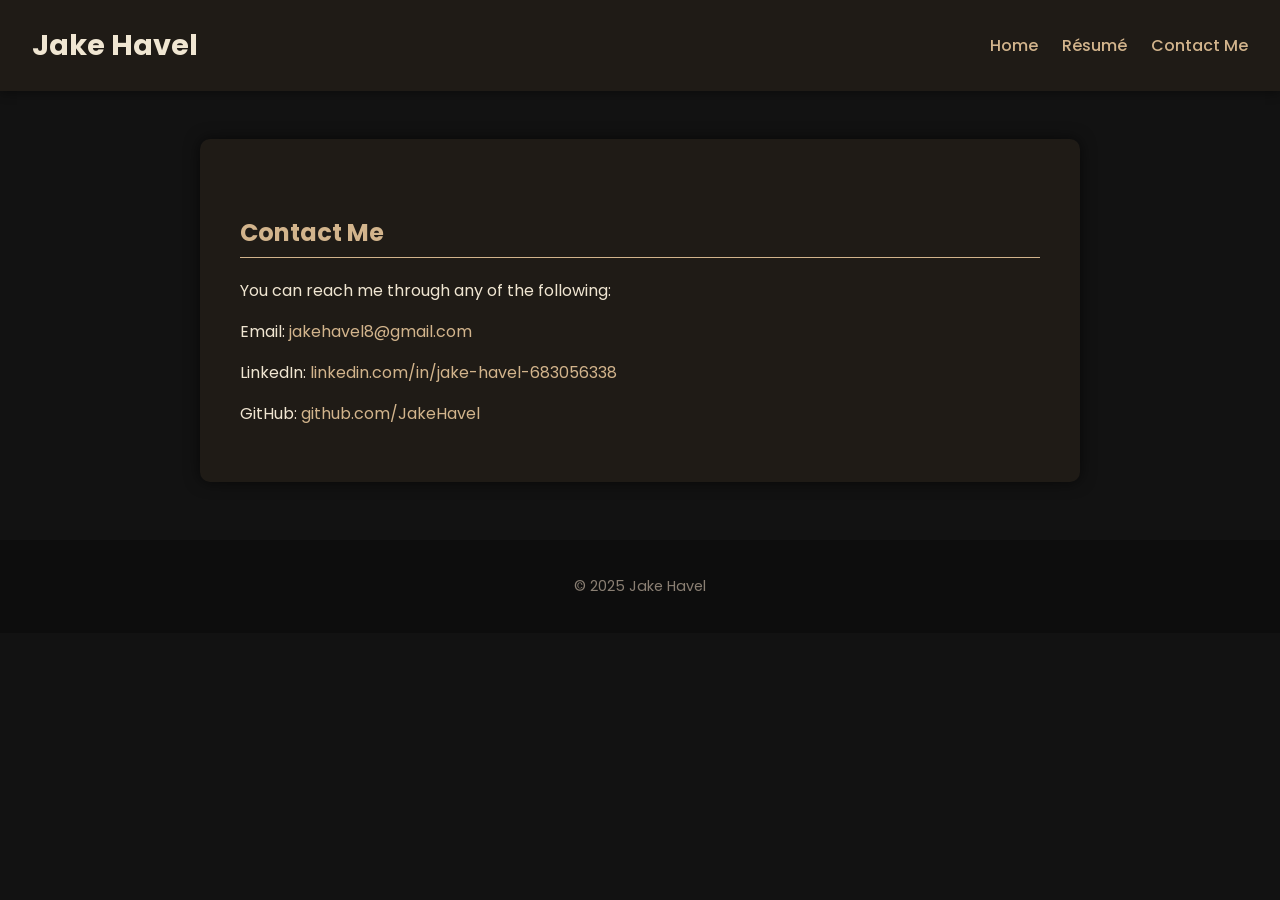
==== contact.html @ 1fefdfa4 "pages done" ====
<!DOCTYPE html>
<html lang="en">
<head>
  <meta charset="UTF-8">
  <meta name="viewport" content="width=device-width, initial-scale=1.0">
  <title>Contact | Jake Havel</title>
  <link rel="stylesheet" href="style.css">
</head>
<body>
  <header>
    <h1>Jake Havel</h1>
    <nav>
      <a href="index.html">Home</a>
      <a href="resume.html">Résumé</a>
      <a href="contact.html">Contact Me</a>
    </nav>
  </header>

  <main>
    <h2>Contact Me</h2>
    <p>You can reach me through any of the following:</p>
    <p>Email: <a href="mailto:jakehavel8@gmail.com">jakehavel8@gmail.com</a></p>
    <p>LinkedIn: <a href="https://www.linkedin.com/in/jake-havel-683056338/">linkedin.com/in/jake-havel-683056338</a></p>
    <p>GitHub: <a href="https://github.com/JakeHavel">github.com/JakeHavel</a></p>
  </main>

  <footer>
    <p>© 2025 Jake Havel</p>
  </footer>
</body>
</html>
---- style.css ----
/* ===== Global Styles ===== */
@import url('https://fonts.googleapis.com/css2?family=Poppins:wght@300;500;700&display=swap');

body {
  font-family: 'Poppins', sans-serif;
  background-color: #121212; /* deep black */
  color: #f0e6d2;            /* light beige text */
  margin: 0;
  padding: 0;
}

/* ===== Header & Navigation ===== */
header {
  background-color: #1f1b16; /* dark brown-black */
  color: #f0e6d2;
  padding: 1.5em 2em;
  display: flex;
  justify-content: space-between;
  align-items: center;
  flex-wrap: wrap;
  box-shadow: 0 2px 10px rgba(0, 0, 0, 0.4);
}

header h1 {
  margin: 0;
  font-weight: 700;
  font-size: 1.8em;
}

nav a {
  color: #d2b48c; /* tan accent */
  text-decoration: none;
  margin-left: 20px;
  font-weight: 500;
  transition: color 0.3s, border-bottom 0.3s;
}

nav a:hover {
  color: #f0e6d2;
  border-bottom: 2px solid #d2b48c;
}

/* ===== Main Content ===== */
main {
  max-width: 800px;
  margin: 3em auto;
  background: #1f1b16;
  padding: 2.5em;
  border-radius: 10px;
  box-shadow: 0 0 15px rgba(0, 0, 0, 0.6);
}

img {
  display: block;
  margin: 0 auto 1.5em;
  border-radius: 50%;
  width: 160px;
  height: 160px;
  object-fit: cover;
  border: 3px solid #d2b48c;
}

h2 {
  color: #d2b48c;
  border-bottom: 1px solid #d2b48c;
  padding-bottom: 0.3em;
  margin-top: 1.5em;
}

a {
  color: #d2b48c;
  text-decoration: none;
}

a:hover {
  text-decoration: underline;
}

/* ===== Footer ===== */
footer {
  text-align: center;
  padding: 1.5em;
  color: #8a7f73;
  font-size: 0.9em;
  background-color: #0d0d0d;
  margin-top: 4em;
}

/* ===== Responsive Design ===== */
@media (max-width: 600px) {
  header {
    flex-direction: column;
    text-align: center;
  }

  nav a {
    margin: 10px;
    display: inline-block;
  }

  main {
    margin: 2em 1em;
    padding: 2em;
  }
}
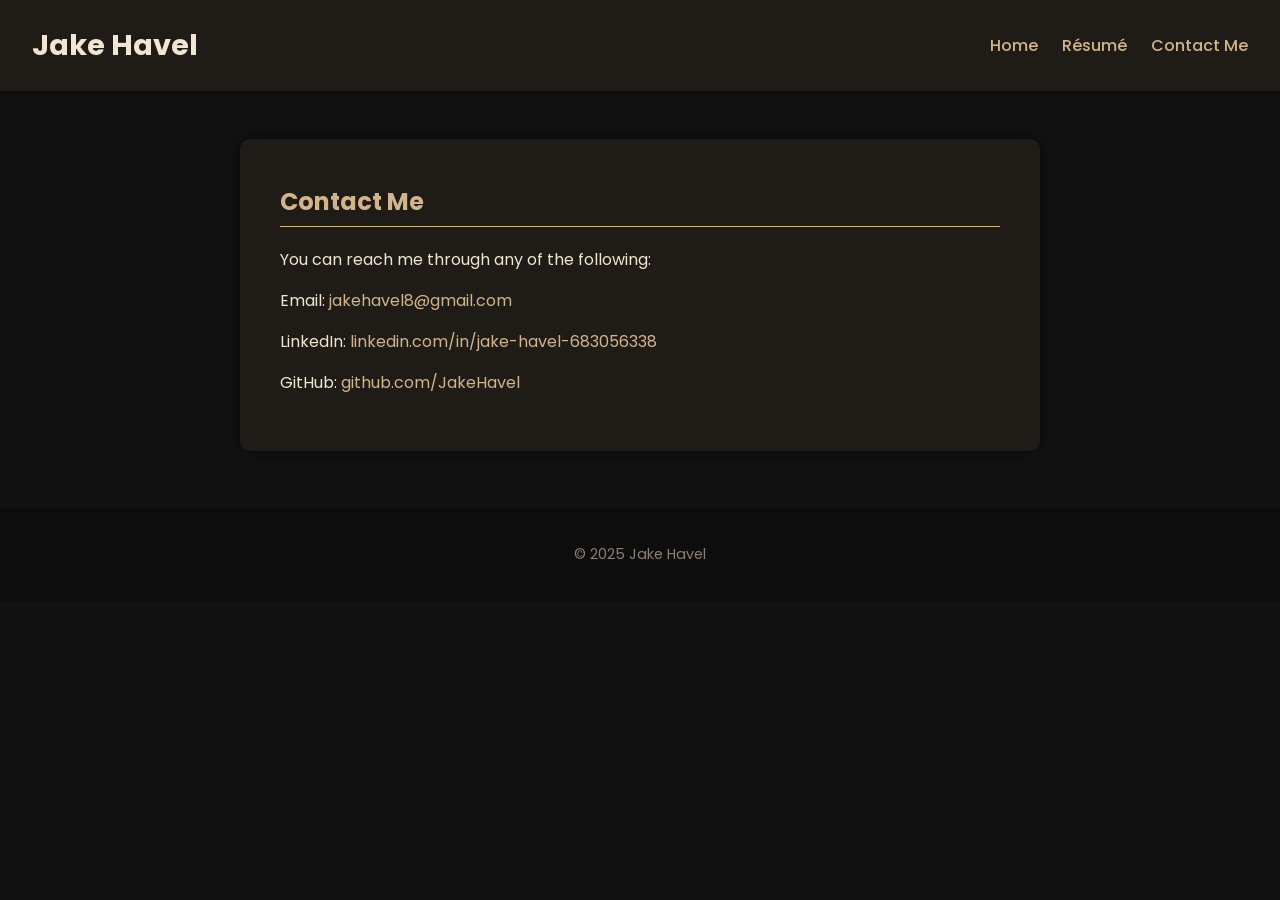
==== commit c9d5d5c5: "hopefully fixed resume" ====
--- a/contact.html
+++ b/contact.html
@@ -8,13 +8,13 @@
 </head>
 <body>
   <header>
-    <h1>Jake Havel</h1>
-    <nav>
-      <a href="index.html">Home</a>
-      <a href="resume.html">Résumé</a>
-      <a href="contact.html">Contact Me</a>
-    </nav>
-  </header>
+  <a href="index.html" class="brand">Jake Havel</a>
+  <nav>
+    <a href="index.html">Home</a>
+    <a href="resume.html">Résumé</a>
+    <a href="contact.html">Contact Me</a>
+  </nav>
+</header>
 
   <main>
     <h2>Contact Me</h2>
--- a/style.css
+++ b/style.css
@@ -1,34 +1,45 @@
 /* ===== Global Styles ===== */
 @import url('https://fonts.googleapis.com/css2?family=Poppins:wght@300;500;700&display=swap');
 
+:root{
+  --bg:#121212;         /* deep black */
+  --panel:#1f1b16;      /* dark brown-black */
+  --text:#f0e6d2;       /* light beige */
+  --accent:#d2b48c;     /* tan/brown */
+  --muted:#8a7f73;
+}
+
+*{ box-sizing:border-box; }
+
 body {
   font-family: 'Poppins', sans-serif;
-  background-color: #121212; /* deep black */
-  color: #f0e6d2;            /* light beige text */
+  background-color: var(--bg);
+  color: var(--text);
   margin: 0;
   padding: 0;
 }
 
 /* ===== Header & Navigation ===== */
 header {
-  background-color: #1f1b16; /* dark brown-black */
-  color: #f0e6d2;
+  background-color: var(--panel);
+  color: var(--text);
   padding: 1.5em 2em;
   display: flex;
   justify-content: space-between;
   align-items: center;
   flex-wrap: wrap;
-  box-shadow: 0 2px 10px rgba(0, 0, 0, 0.4);
+  box-shadow: 0 2px 10px rgba(0,0,0,0.4);
 }
 
-header h1 {
-  margin: 0;
+.brand {
+  color: var(--text);
+  text-decoration: none;
   font-weight: 700;
   font-size: 1.8em;
 }
 
 nav a {
-  color: #d2b48c; /* tan accent */
+  color: var(--accent);
   text-decoration: none;
   margin-left: 20px;
   font-weight: 500;
@@ -36,70 +47,103 @@
 }
 
 nav a:hover {
-  color: #f0e6d2;
-  border-bottom: 2px solid #d2b48c;
+  color: var(--text);
+  border-bottom: 2px solid var(--accent);
 }
 
 /* ===== Main Content ===== */
 main {
   max-width: 800px;
   margin: 3em auto;
-  background: #1f1b16;
+  background: var(--panel);
   padding: 2.5em;
   border-radius: 10px;
-  box-shadow: 0 0 15px rgba(0, 0, 0, 0.6);
+  box-shadow: 0 0 15px rgba(0,0,0,0.6);
 }
 
-img {
-  display: block;
-  margin: 0 auto 1.5em;
-  border-radius: 50%;
-  width: 160px;
-  height: 160px;
-  object-fit: cover;
-  border: 3px solid #d2b48c;
+main.wide {
+  max-width: 1100px;  /* wider just for resume page */
 }
 
 h2 {
-  color: #d2b48c;
-  border-bottom: 1px solid #d2b48c;
+  color: var(--accent);
+  border-bottom: 1px solid var(--accent);
   padding-bottom: 0.3em;
-  margin-top: 1.5em;
+  margin-top: 0.2em;
 }
 
-a {
-  color: #d2b48c;
+a { color: var(--accent); text-decoration: none; }
+a:hover { text-decoration: underline; }
+
+.center { text-align:center; }
+.mt { margin-top: 1.5em; }
+
+/* ===== Button ===== */
+.button {
+  display: inline-block;
+  background-color: var(--accent);
+  color: var(--bg);
+  padding: 12px 20px;
+  border-radius: 8px;
+  font-weight: 700;
   text-decoration: none;
+  border: none;
+  cursor: pointer;
+  transition: transform 0.15s, background-color 0.2s;
 }
-
-a:hover {
-  text-decoration: underline;
+.button:hover {
+  background-color: var(--text);
+  transform: translateY(-1px);
 }
 
 /* ===== Footer ===== */
 footer {
   text-align: center;
   padding: 1.5em;
-  color: #8a7f73;
+  color: var(--muted);
   font-size: 0.9em;
   background-color: #0d0d0d;
   margin-top: 4em;
 }
 
+/* ===== Resume PDF Viewer ===== */
+.pdf-fullbleed {
+  max-width: 1200px;   /* allow the PDF area to breathe */
+  margin: 0 auto;
+  padding: 0 1rem;
+}
+
+.pdf-container {
+  margin-top: 2em;
+  display: flex;
+  justify-content: center;
+  align-items: center;
+}
+
+.pdf-container iframe {
+  width: 100%;          /* fill the wider container */
+  height: 1200px;       /* tall enough to read on desktop */
+  border: none;
+  border-radius: 8px;
+  box-shadow: 0 0 25px rgba(0,0,0,0.7);
+  background-color: #0d0d0d;
+}
+
 /* ===== Responsive Design ===== */
-@media (max-width: 600px) {
-  header {
-    flex-direction: column;
-    text-align: center;
-  }
+@media (max-width: 1100px) {
+  .pdf-container iframe { height: 1000px; }
+}
 
-  nav a {
-    margin: 10px;
-    display: inline-block;
-  }
+@media (max-width: 900px) {
+  main { margin: 2.5em 1em; padding: 2em; }
+}
 
-  main {
-    margin: 2em 1em;
-    padding: 2em;
-  }
+@media (max-width: 768px) {
+  header { flex-direction: column; text-align: center; }
+  nav a { margin: 10px; display: inline-block; }
+  .pdf-container iframe { height: 720px; }
 }
+
+@media (max-width: 480px) {
+  .pdf-container iframe { height: 560px; }
+}
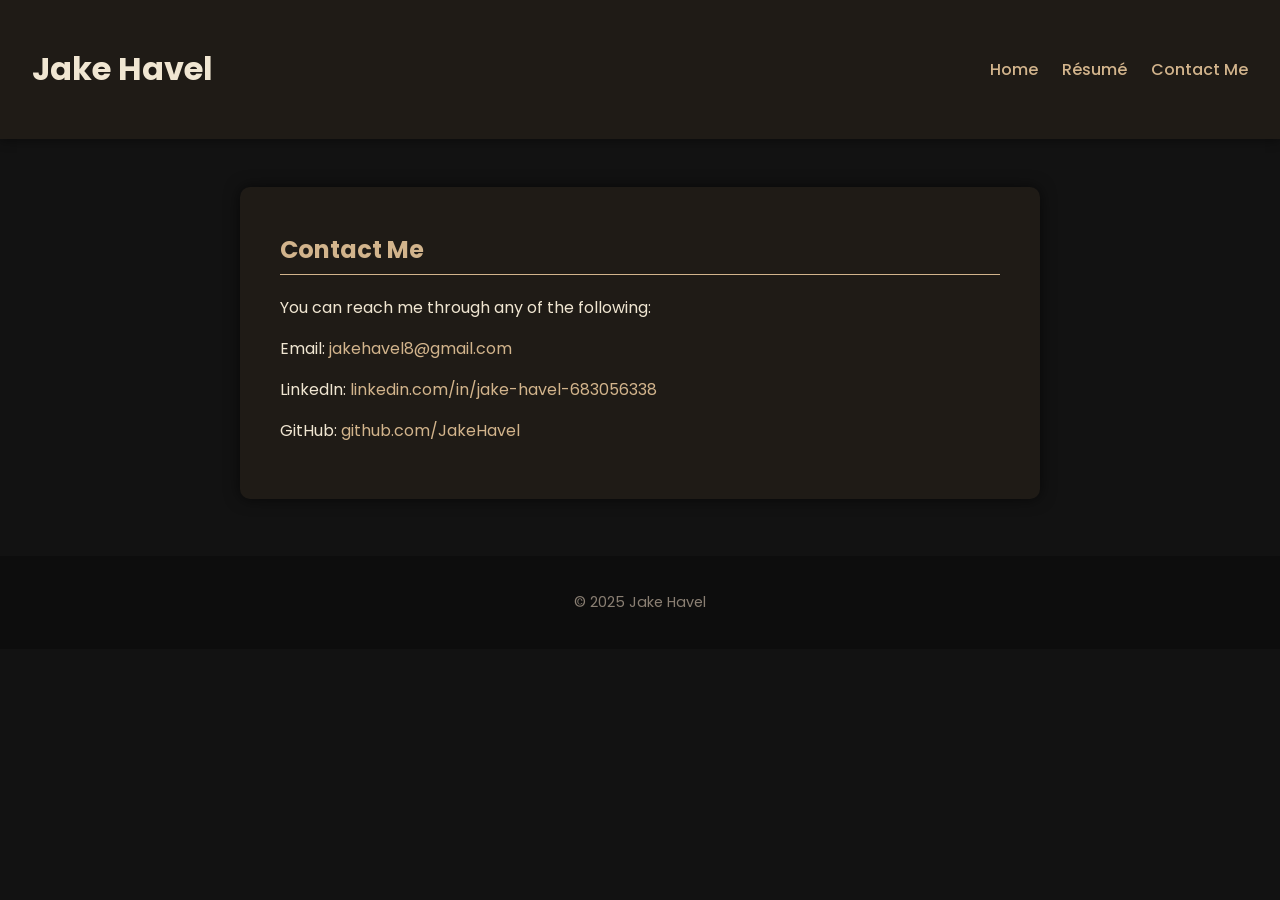
==== commit 944787eb: "e" ====
--- a/contact.html
+++ b/contact.html
@@ -8,13 +8,13 @@
 </head>
 <body>
   <header>
-  <a href="index.html" class="brand">Jake Havel</a>
-  <nav>
-    <a href="index.html">Home</a>
-    <a href="resume.html">Résumé</a>
-    <a href="contact.html">Contact Me</a>
-  </nav>
-</header>
+    <h1>Jake Havel</h1>
+    <nav>
+      <a href="index.html">Home</a>
+      <a href="resume.html">Résumé</a>
+      <a href="contact.html">Contact Me</a>
+    </nav>
+  </header>
 
   <main>
     <h2>Contact Me</h2>
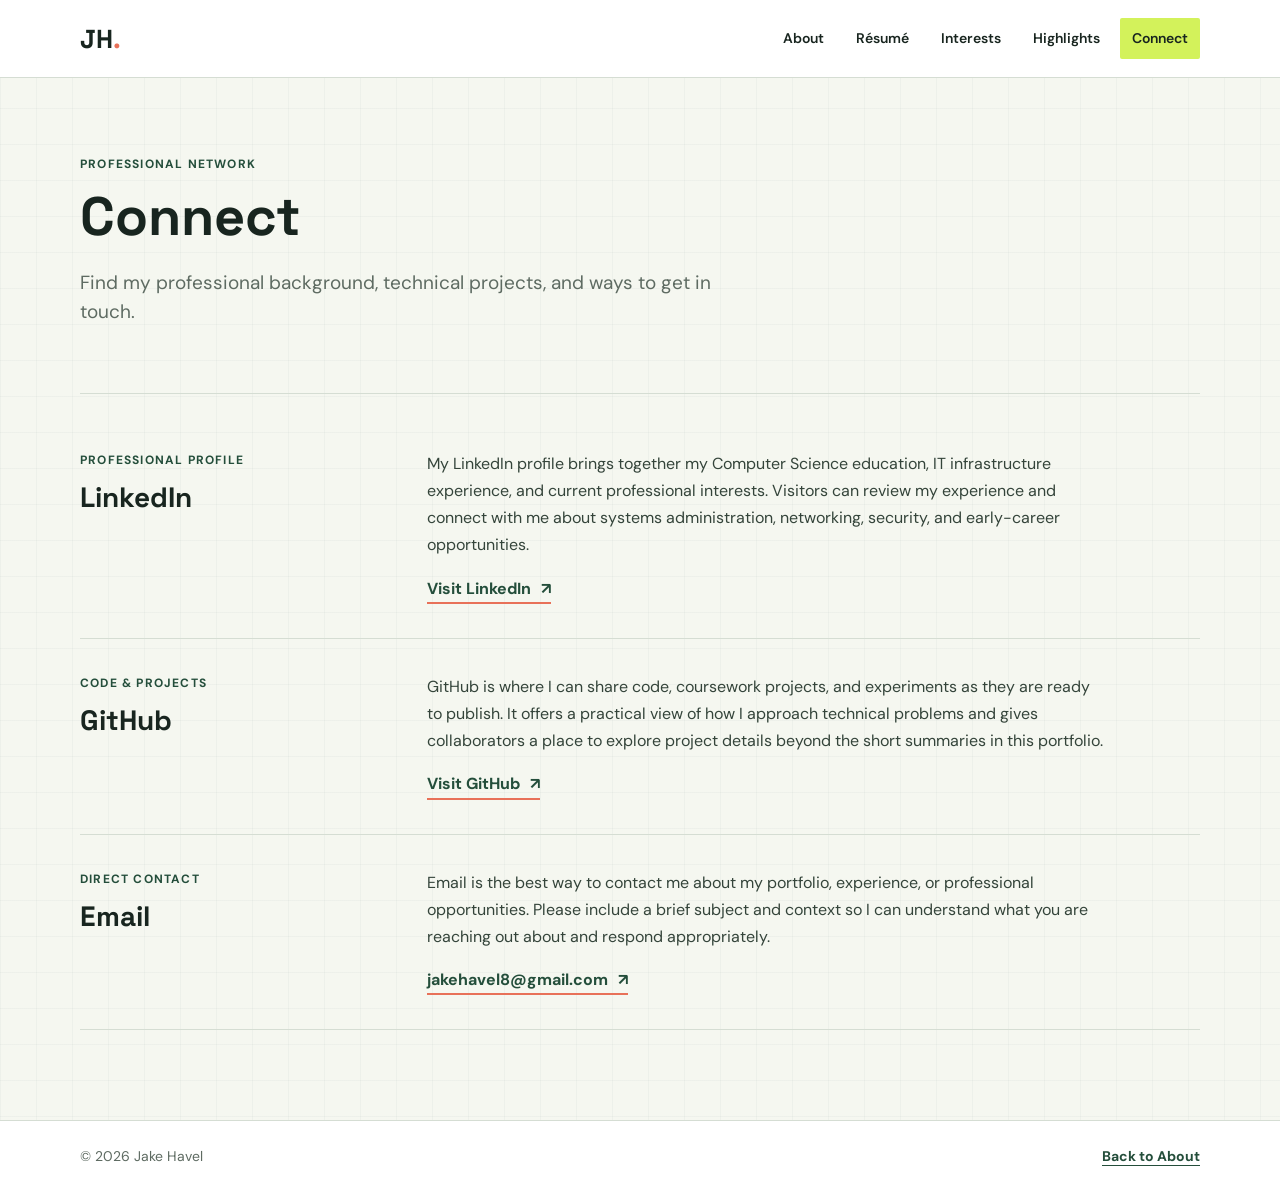
==== commit 49616b91: "final push" ====
--- a/contact.html
+++ b/contact.html
@@ -3,29 +3,48 @@
 <head>
   <meta charset="UTF-8">
   <meta name="viewport" content="width=device-width, initial-scale=1.0">
-  <title>Contact | Jake Havel</title>
+  <meta name="description" content="Connect with Jake Havel on LinkedIn, GitHub, or by email.">
+  <title>Connect | Jake Havel</title>
+  <link rel="preconnect" href="https://fonts.googleapis.com">
+  <link rel="preconnect" href="https://fonts.gstatic.com" crossorigin>
+  <link href="https://fonts.googleapis.com/css2?family=DM+Sans:wght@400;500;600;700&family=Space+Grotesk:wght@500;600;700&display=swap" rel="stylesheet">
   <link rel="stylesheet" href="style.css">
 </head>
 <body>
-  <header>
-    <h1>Jake Havel</h1>
-    <nav>
-      <a href="index.html">Home</a>
+  <header class="site-header">
+    <a class="wordmark" href="index.html" aria-label="Jake Havel, home">JH<span>.</span></a>
+    <nav aria-label="Main navigation">
+      <a href="index.html">About</a>
       <a href="resume.html">Résumé</a>
-      <a href="contact.html">Contact Me</a>
+      <a href="interests.html">Interests</a>
+      <a href="highlights.html">Highlights</a>
+      <a class="active" aria-current="page" href="contact.html">Connect</a>
     </nav>
   </header>
 
-  <main>
-    <h2>Contact Me</h2>
-    <p>You can reach me through any of the following:</p>
-    <p>Email: <a href="mailto:jakehavel8@gmail.com">jakehavel8@gmail.com</a></p>
-    <p>LinkedIn: <a href="https://www.linkedin.com/in/jake-havel-683056338/">linkedin.com/in/jake-havel-683056338</a></p>
-    <p>GitHub: <a href="https://github.com/JakeHavel">github.com/JakeHavel</a></p>
+  <main class="page-shell connect-page">
+    <section class="page-intro">
+      <p class="eyebrow">Professional network</p>
+      <h1>Connect</h1>
+      <p class="intro-lede">Find my professional background, technical projects, and ways to get in touch.</p>
+    </section>
+
+    <section class="social-list" aria-label="Professional profiles">
+      <article class="social-entry">
+        <div><p class="eyebrow">Professional profile</p><h2>LinkedIn</h2></div>
+        <div><p>My LinkedIn profile brings together my Computer Science education, IT infrastructure experience, and current professional interests. Visitors can review my experience and connect with me about systems administration, networking, security, and early-career opportunities.</p><a class="text-link" href="https://www.linkedin.com/in/jake-havel-683056338/" target="_blank" rel="noopener noreferrer">Visit LinkedIn <span aria-hidden="true">↗</span></a></div>
+      </article>
+      <article class="social-entry">
+        <div><p class="eyebrow">Code &amp; projects</p><h2>GitHub</h2></div>
+        <div><p>GitHub is where I can share code, coursework projects, and experiments as they are ready to publish. It offers a practical view of how I approach technical problems and gives collaborators a place to explore project details beyond the short summaries in this portfolio.</p><a class="text-link" href="https://github.com/JakeHavel" target="_blank" rel="noopener noreferrer">Visit GitHub <span aria-hidden="true">↗</span></a></div>
+      </article>
+      <article class="social-entry">
+        <div><p class="eyebrow">Direct contact</p><h2>Email</h2></div>
+        <div><p>Email is the best way to contact me about my portfolio, experience, or professional opportunities. Please include a brief subject and context so I can understand what you are reaching out about and respond appropriately.</p><a class="text-link" href="mailto:jakehavel8@gmail.com">jakehavel8@gmail.com <span aria-hidden="true">↗</span></a></div>
+      </article>
+    </section>
   </main>
 
-  <footer>
-    <p>© 2025 Jake Havel</p>
-  </footer>
+  <footer class="site-footer"><p>© 2026 Jake Havel</p><a href="index.html">Back to About</a></footer>
 </body>
-</html>
+</html>
--- a/style.css
+++ b/style.css
@@ -1,149 +1,169 @@
-/* ===== Global Styles ===== */
-@import url('https://fonts.googleapis.com/css2?family=Poppins:wght@300;500;700&display=swap');
-
-:root{
-  --bg:#121212;         /* deep black */
-  --panel:#1f1b16;      /* dark brown-black */
-  --text:#f0e6d2;       /* light beige */
-  --accent:#d2b48c;     /* tan/brown */
-  --muted:#8a7f73;
+:root {
+  color-scheme: light;
+  --paper: #f5f7f0;
+  --white: #ffffff;
+  --ink: #18251f;
+  --green: #244e3b;
+  --muted: #5e6b62;
+  --line: #d5ddd3;
+  --lime: #d3f25b;
+  --coral: #e87159;
+  --content: 1120px;
 }
 
-*{ box-sizing:border-box; }
+* { box-sizing: border-box; }
+
+html { scroll-behavior: smooth; }
 
 body {
-  font-family: 'Poppins', sans-serif;
-  background-color: var(--bg);
-  color: var(--text);
   margin: 0;
-  padding: 0;
+  color: var(--ink);
+  background-color: var(--paper);
+  background-image: linear-gradient(rgba(36, 78, 59, 0.035) 1px, transparent 1px), linear-gradient(90deg, rgba(36, 78, 59, 0.035) 1px, transparent 1px);
+  background-size: 36px 36px;
+  font-family: 'DM Sans', sans-serif;
+  font-size: 16px;
+  line-height: 1.7;
 }
 
-/* ===== Header & Navigation ===== */
-header {
-  background-color: var(--panel);
-  color: var(--text);
-  padding: 1.5em 2em;
+a { color: var(--green); text-underline-offset: 4px; }
+a:hover { color: #122f23; }
+a:focus-visible { outline: 3px solid var(--coral); outline-offset: 4px; }
+img { display: block; max-width: 100%; }
+
+.site-header {
+  min-height: 78px;
+  padding: 0 max(5vw, calc((100vw - var(--content)) / 2));
   display: flex;
+  align-items: center;
   justify-content: space-between;
-  align-items: center;
-  flex-wrap: wrap;
-  box-shadow: 0 2px 10px rgba(0,0,0,0.4);
+  gap: 28px;
+  background: var(--white);
+  border-bottom: 1px solid var(--line);
 }
 
-.brand {
-  color: var(--text);
+.wordmark {
+  color: var(--ink);
+  font: 700 26px/1 'Space Grotesk', sans-serif;
+  letter-spacing: 0;
   text-decoration: none;
-  font-weight: 700;
-  font-size: 1.8em;
+}
+.wordmark span { color: var(--coral); }
+
+nav { display: flex; flex-wrap: wrap; align-items: center; gap: 8px; }
+nav a {
+  padding: 9px 12px;
+  color: var(--ink);
+  font-size: 14px;
+  font-weight: 600;
+  text-decoration: none;
+  border-radius: 2px;
+}
+nav a:hover, nav a.active { color: var(--ink); background: var(--lime); }
+
+.page-shell { width: min(var(--content), calc(100% - 48px)); margin: 0 auto; }
+.home-page { padding-top: 68px; }
+.page-intro { padding: 76px 0 44px; border-bottom: 1px solid var(--line); }
+.eyebrow { margin: 0 0 12px; color: var(--green); font-size: 12px; font-weight: 700; letter-spacing: 1.2px; text-transform: uppercase; }
+h1, h2, h3 { margin-top: 0; color: var(--ink); font-family: 'Space Grotesk', sans-serif; line-height: 1.14; letter-spacing: 0; }
+h1 { max-width: 760px; margin-bottom: 20px; font-size: 54px; }
+h2 { margin-bottom: 16px; font-size: 30px; }
+h3 { margin-bottom: 8px; font-size: 20px; }
+p { margin-top: 0; }
+.intro-lede { max-width: 690px; margin-bottom: 22px; color: var(--muted); font-size: 19px; line-height: 1.55; }
+
+.intro-grid { display: grid; grid-template-columns: minmax(0, 1.3fr) minmax(260px, 0.7fr); align-items: center; gap: 70px; }
+.intro-copy h1 { max-width: 690px; font-size: 58px; }
+.intro-copy .intro-lede { max-width: 620px; }
+.text-link { display: inline-flex; align-items: center; gap: 10px; color: var(--green); font-weight: 700; text-decoration: none; border-bottom: 2px solid var(--coral); }
+.text-link:hover { color: var(--ink); border-color: var(--green); }
+.portrait-frame { position: relative; margin: 0; padding: 12px 12px 38px; background: var(--white); transform: rotate(2deg); box-shadow: 0 14px 34px rgba(24, 37, 31, 0.12); }
+.portrait-frame img { width: 100%; height: 320px; object-fit: cover; object-position: center 36%; filter: saturate(0.85); }
+.portrait-frame figcaption { position: absolute; right: 14px; bottom: 6px; left: 14px; color: var(--muted); font-size: 12px; }
+
+.about-section { display: grid; grid-template-columns: minmax(230px, 0.7fr) minmax(0, 1.3fr); gap: 80px; padding: 94px 0 72px; }
+.section-heading { position: sticky; top: 30px; align-self: start; }
+.section-heading h2 { max-width: 360px; font-size: 36px; }
+.about-copy p { margin-bottom: 22px; color: #34443a; }
+.interest-banner { position: relative; min-height: 330px; margin: 10px 0 86px; overflow: hidden; background: var(--green); color: var(--white); }
+.interest-banner > img { position: absolute; inset: 0; width: 100%; height: 100%; object-fit: cover; opacity: 0.46; }
+.interest-banner > div { position: relative; max-width: 620px; padding: 58px; }
+.interest-banner .eyebrow, .interest-banner h2, .interest-banner a { color: var(--white); }
+.interest-banner h2 { font-size: 44px; }
+.interest-banner .text-link { border-color: var(--lime); }
+
+.feature-grid { padding: 52px 0 90px; }
+.feature-item { display: grid; grid-template-columns: minmax(240px, 0.72fr) minmax(0, 1.28fr); gap: 48px; align-items: center; padding: 34px 0; border-bottom: 1px solid var(--line); }
+.feature-item:first-child { padding-top: 0; }
+.feature-item img { width: 100%; height: 260px; object-fit: cover; }
+.feature-copy h2 { margin-bottom: 14px; font-size: 32px; }
+.feature-copy p:last-child { max-width: 720px; margin-bottom: 0; color: #34443a; }
+
+.highlight-list { padding: 24px 0 88px; }
+.highlight-row { display: grid; grid-template-columns: minmax(250px, 0.72fr) minmax(0, 1.28fr); gap: 48px; align-items: center; padding: 36px 0; border-bottom: 1px solid var(--line); }
+.highlight-row img { width: 100%; height: 240px; object-fit: cover; }
+.highlight-copy h2 { font-size: 28px; }
+.highlight-copy p:last-child { margin-bottom: 0; color: #34443a; }
+
+.resume-page { max-width: 900px; }
+.resume-section { padding: 34px 0 12px; border-bottom: 1px solid var(--line); }
+.resume-section > h2 { margin-bottom: 22px; font-size: 26px; }
+.resume-entry { margin-bottom: 28px; }
+.entry-heading { display: flex; align-items: baseline; justify-content: space-between; gap: 20px; }
+.entry-heading h3 { margin-bottom: 4px; }
+.entry-heading p, .entry-subtitle { margin-bottom: 8px; color: var(--muted); font-size: 14px; font-weight: 600; }
+.resume-entry > p { margin-bottom: 10px; }
+.resume-entry ul { margin: 12px 0 0; padding-left: 21px; }
+.resume-entry li { padding-left: 4px; margin: 6px 0; }
+.skills-list { margin: 0; }
+.skills-list div { display: grid; grid-template-columns: 230px 1fr; gap: 20px; padding: 10px 0; }
+.skills-list dt { font-weight: 700; }
+.skills-list dd { margin: 0; color: #34443a; }
+.resume-contact { padding: 28px 0 75px; }
+
+.social-list { padding: 22px 0 90px; }
+.social-entry { display: grid; grid-template-columns: minmax(190px, 0.55fr) minmax(0, 1.45fr); gap: 54px; padding: 34px 0; border-bottom: 1px solid var(--line); }
+.social-entry h2 { margin-bottom: 0; font-size: 28px; }
+.social-entry p:not(.eyebrow) { max-width: 680px; margin-bottom: 16px; color: #34443a; }
+
+.site-footer { display: flex; justify-content: space-between; gap: 20px; padding: 24px max(5vw, calc((100vw - var(--content)) / 2)); color: var(--muted); background: var(--white); border-top: 1px solid var(--line); font-size: 14px; }
+.site-footer p { margin: 0; }
+.site-footer a { color: var(--green); font-weight: 700; }
+
+@media (max-width: 760px) {
+  .site-header { align-items: flex-start; padding: 18px 24px; flex-direction: column; gap: 14px; }
+  nav { gap: 2px; }
+  nav a { padding: 8px 9px; }
+  .page-shell { width: min(100% - 36px, var(--content)); }
+  .home-page { padding-top: 42px; }
+  .page-intro { padding-top: 52px; }
+  h1, .intro-copy h1 { font-size: 42px; }
+  .intro-grid { grid-template-columns: 1fr; gap: 36px; }
+  .portrait-frame { width: min(100%, 420px); margin: 0 auto; }
+  .portrait-frame img { height: 340px; }
+  .about-section { grid-template-columns: 1fr; gap: 24px; padding: 64px 0 46px; }
+  .section-heading { position: static; }
+  .section-heading h2 { font-size: 30px; }
+  .interest-banner { min-height: 300px; margin-bottom: 54px; }
+  .interest-banner > div { padding: 38px 28px; }
+  .interest-banner h2 { font-size: 34px; }
+  .feature-item, .highlight-row { grid-template-columns: 1fr; gap: 22px; padding: 28px 0; }
+  .feature-item img, .highlight-row img { height: auto; aspect-ratio: 16 / 10; }
+  .social-entry { grid-template-columns: 1fr; gap: 14px; }
+  .skills-list div { grid-template-columns: 1fr; gap: 0; }
 }
 
-nav a {
-  color: var(--accent);
-  text-decoration: none;
-  margin-left: 20px;
-  font-weight: 500;
-  transition: color 0.3s, border-bottom 0.3s;
+@media (max-width: 420px) {
+  .site-header { padding-inline: 18px; }
+  nav a { font-size: 13px; }
+  .page-shell { width: calc(100% - 32px); }
+  h1, .intro-copy h1 { font-size: 36px; }
+  .intro-lede { font-size: 17px; }
+  .entry-heading { align-items: flex-start; flex-direction: column; gap: 2px; }
+  .site-footer { padding-inline: 18px; }
 }
 
-nav a:hover {
-  color: var(--text);
-  border-bottom: 2px solid var(--accent);
-}
-
-/* ===== Main Content ===== */
-main {
-  max-width: 800px;
-  margin: 3em auto;
-  background: var(--panel);
-  padding: 2.5em;
-  border-radius: 10px;
-  box-shadow: 0 0 15px rgba(0,0,0,0.6);
-}
-
-main.wide {
-  max-width: 1100px;  /* wider just for resume page */
-}
-
-h2 {
-  color: var(--accent);
-  border-bottom: 1px solid var(--accent);
-  padding-bottom: 0.3em;
-  margin-top: 0.2em;
-}
-
-a { color: var(--accent); text-decoration: none; }
-a:hover { text-decoration: underline; }
-
-.center { text-align:center; }
-.mt { margin-top: 1.5em; }
-
-/* ===== Button ===== */
-.button {
-  display: inline-block;
-  background-color: var(--accent);
-  color: var(--bg);
-  padding: 12px 20px;
-  border-radius: 8px;
-  font-weight: 700;
-  text-decoration: none;
-  border: none;
-  cursor: pointer;
-  transition: transform 0.15s, background-color 0.2s;
-}
-.button:hover {
-  background-color: var(--text);
-  transform: translateY(-1px);
-}
-
-/* ===== Footer ===== */
-footer {
-  text-align: center;
-  padding: 1.5em;
-  color: var(--muted);
-  font-size: 0.9em;
-  background-color: #0d0d0d;
-  margin-top: 4em;
-}
-
-/* ===== Resume PDF Viewer ===== */
-.pdf-fullbleed {
-  max-width: 1200px;   /* allow the PDF area to breathe */
-  margin: 0 auto;
-  padding: 0 1rem;
-}
-
-.pdf-container {
-  margin-top: 2em;
-  display: flex;
-  justify-content: center;
-  align-items: center;
-}
-
-.pdf-container iframe {
-  width: 100%;          /* fill the wider container */
-  height: 1200px;       /* tall enough to read on desktop */
-  border: none;
-  border-radius: 8px;
-  box-shadow: 0 0 25px rgba(0,0,0,0.7);
-  background-color: #0d0d0d;
-}
-
-/* ===== Responsive Design ===== */
-@media (max-width: 1100px) {
-  .pdf-container iframe { height: 1000px; }
-}
-
-@media (max-width: 900px) {
-  main { margin: 2.5em 1em; padding: 2em; }
-}
-
-@media (max-width: 768px) {
-  header { flex-direction: column; text-align: center; }
-  nav a { margin: 10px; display: inline-block; }
-  .pdf-container iframe { height: 720px; }
-}
-
-@media (max-width: 480px) {
-  .pdf-container iframe { height: 560px; }
-}
+@media (prefers-reduced-motion: reduce) {
+  html { scroll-behavior: auto; }
+  *, *::before, *::after { animation-duration: 0.01ms !important; transition-duration: 0.01ms !important; }
+}
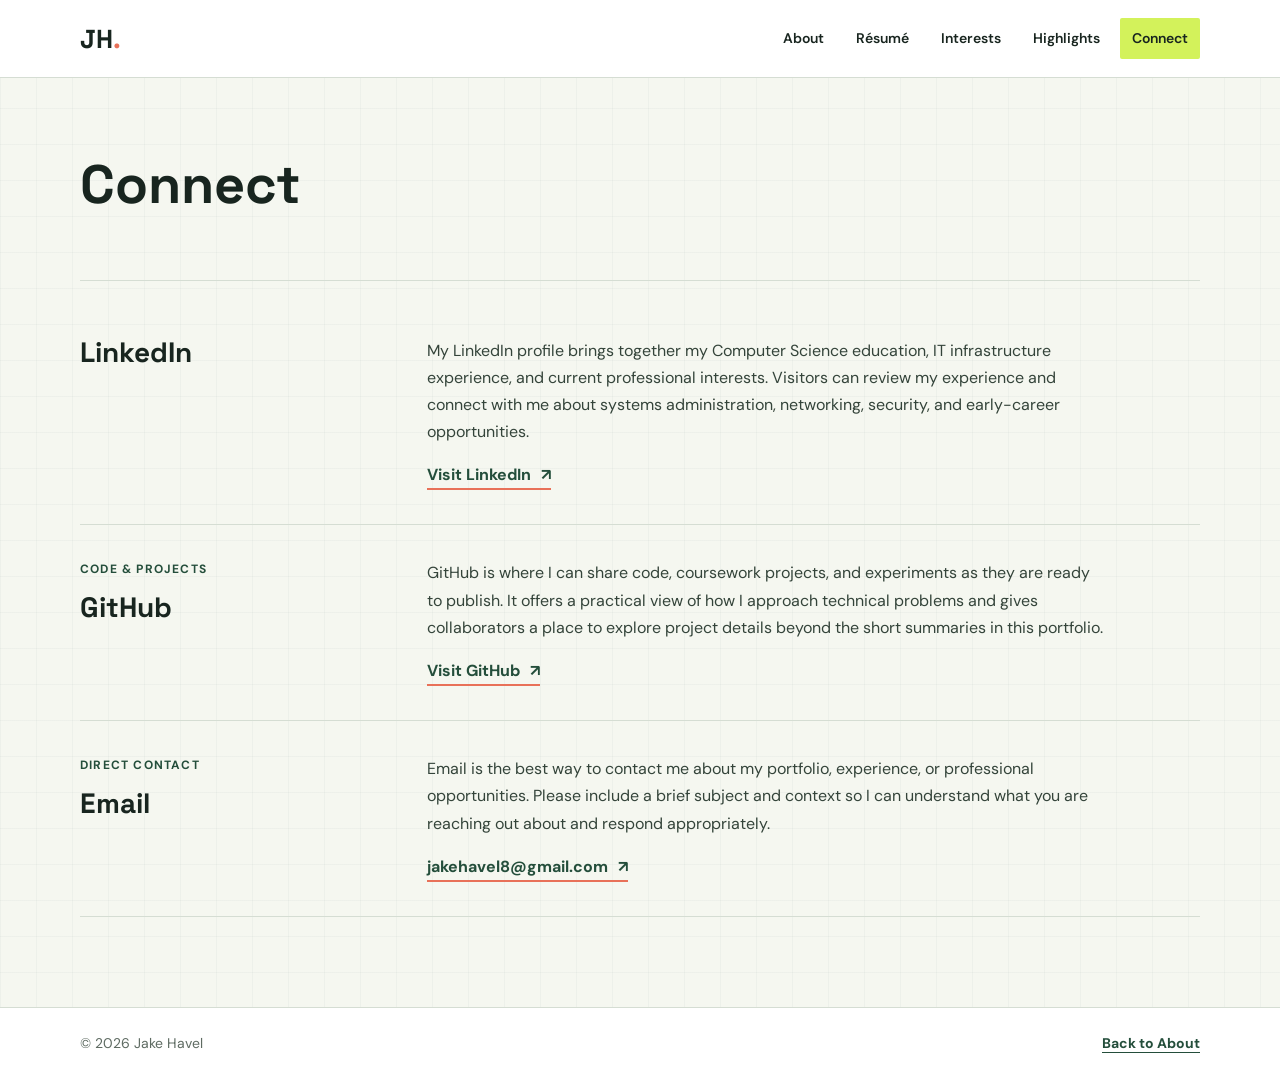
==== commit f3d56057: "e" ====
--- a/contact.html
+++ b/contact.html
@@ -24,14 +24,12 @@
 
   <main class="page-shell connect-page">
     <section class="page-intro">
-      <p class="eyebrow">Professional network</p>
       <h1>Connect</h1>
-      <p class="intro-lede">Find my professional background, technical projects, and ways to get in touch.</p>
     </section>
 
     <section class="social-list" aria-label="Professional profiles">
       <article class="social-entry">
-        <div><p class="eyebrow">Professional profile</p><h2>LinkedIn</h2></div>
+        <div><h2>LinkedIn</h2></div>
         <div><p>My LinkedIn profile brings together my Computer Science education, IT infrastructure experience, and current professional interests. Visitors can review my experience and connect with me about systems administration, networking, security, and early-career opportunities.</p><a class="text-link" href="https://www.linkedin.com/in/jake-havel-683056338/" target="_blank" rel="noopener noreferrer">Visit LinkedIn <span aria-hidden="true">↗</span></a></div>
       </article>
       <article class="social-entry">
--- a/style.css
+++ b/style.css
@@ -61,7 +61,7 @@
 }
 nav a:hover, nav a.active { color: var(--ink); background: var(--lime); }
 
-.page-shell { width: min(var(--content), calc(100% - 48px)); margin: 0 auto; }
+.page-shell { width: min(var(--content), calc(100% - 48px)); min-width: 0; margin: 0 auto; }
 .home-page { padding-top: 68px; }
 .page-intro { padding: 76px 0 44px; border-bottom: 1px solid var(--line); }
 .eyebrow { margin: 0 0 12px; color: var(--green); font-size: 12px; font-weight: 700; letter-spacing: 1.2px; text-transform: uppercase; }
@@ -77,31 +77,29 @@
 .intro-copy .intro-lede { max-width: 620px; }
 .text-link { display: inline-flex; align-items: center; gap: 10px; color: var(--green); font-weight: 700; text-decoration: none; border-bottom: 2px solid var(--coral); }
 .text-link:hover { color: var(--ink); border-color: var(--green); }
-.portrait-frame { position: relative; margin: 0; padding: 12px 12px 38px; background: var(--white); transform: rotate(2deg); box-shadow: 0 14px 34px rgba(24, 37, 31, 0.12); }
-.portrait-frame img { width: 100%; height: 320px; object-fit: cover; object-position: center 36%; filter: saturate(0.85); }
+.portrait-frame { position: relative; width: min(100%, 300px); margin: 0 auto; padding: 8px 8px 32px; background: var(--white); transform: rotate(1deg); box-shadow: 0 10px 24px rgba(24, 37, 31, 0.1); }
+.portrait-frame img { width: 100%; height: 210px; object-fit: cover; object-position: center 36%; filter: saturate(0.85); }
 .portrait-frame figcaption { position: absolute; right: 14px; bottom: 6px; left: 14px; color: var(--muted); font-size: 12px; }
 
-.about-section { display: grid; grid-template-columns: minmax(230px, 0.7fr) minmax(0, 1.3fr); gap: 80px; padding: 94px 0 72px; }
-.section-heading { position: sticky; top: 30px; align-self: start; }
-.section-heading h2 { max-width: 360px; font-size: 36px; }
+.about-section { max-width: 820px; margin: 0 auto; padding: 64px 0 48px; }
 .about-copy p { margin-bottom: 22px; color: #34443a; }
-.interest-banner { position: relative; min-height: 330px; margin: 10px 0 86px; overflow: hidden; background: var(--green); color: var(--white); }
-.interest-banner > img { position: absolute; inset: 0; width: 100%; height: 100%; object-fit: cover; opacity: 0.46; }
-.interest-banner > div { position: relative; max-width: 620px; padding: 58px; }
+.interest-banner { position: relative; width: min(100%, 720px); height: 200px; margin: 10px auto 64px; overflow: hidden; background: var(--green); color: var(--white); }
+.interest-banner > img { position: absolute; inset: 0; width: 100%; height: 100%; object-fit: cover; opacity: 0.34; }
+.interest-banner > div { position: relative; max-width: 620px; padding: 34px 40px; }
 .interest-banner .eyebrow, .interest-banner h2, .interest-banner a { color: var(--white); }
 .interest-banner h2 { font-size: 44px; }
 .interest-banner .text-link { border-color: var(--lime); }
 
 .feature-grid { padding: 52px 0 90px; }
-.feature-item { display: grid; grid-template-columns: minmax(240px, 0.72fr) minmax(0, 1.28fr); gap: 48px; align-items: center; padding: 34px 0; border-bottom: 1px solid var(--line); }
+.feature-item { display: grid; grid-template-columns: minmax(0, 220px) minmax(0, 1fr); gap: 32px; align-items: center; padding: 28px 0; border-bottom: 1px solid var(--line); }
 .feature-item:first-child { padding-top: 0; }
-.feature-item img { width: 100%; height: 260px; object-fit: cover; }
+.feature-item img { width: 100%; height: 150px; object-fit: cover; }
 .feature-copy h2 { margin-bottom: 14px; font-size: 32px; }
 .feature-copy p:last-child { max-width: 720px; margin-bottom: 0; color: #34443a; }
 
 .highlight-list { padding: 24px 0 88px; }
-.highlight-row { display: grid; grid-template-columns: minmax(250px, 0.72fr) minmax(0, 1.28fr); gap: 48px; align-items: center; padding: 36px 0; border-bottom: 1px solid var(--line); }
-.highlight-row img { width: 100%; height: 240px; object-fit: cover; }
+.highlight-row { display: grid; grid-template-columns: minmax(0, 220px) minmax(0, 1fr); gap: 32px; align-items: center; padding: 28px 0; border-bottom: 1px solid var(--line); }
+.highlight-row img { width: 100%; height: 150px; object-fit: cover; }
 .highlight-copy h2 { font-size: 28px; }
 .highlight-copy p:last-child { margin-bottom: 0; color: #34443a; }
 
@@ -139,16 +137,14 @@
   .page-intro { padding-top: 52px; }
   h1, .intro-copy h1 { font-size: 42px; }
   .intro-grid { grid-template-columns: 1fr; gap: 36px; }
-  .portrait-frame { width: min(100%, 420px); margin: 0 auto; }
-  .portrait-frame img { height: 340px; }
-  .about-section { grid-template-columns: 1fr; gap: 24px; padding: 64px 0 46px; }
-  .section-heading { position: static; }
-  .section-heading h2 { font-size: 30px; }
-  .interest-banner { min-height: 300px; margin-bottom: 54px; }
-  .interest-banner > div { padding: 38px 28px; }
+  .portrait-frame { width: min(100%, 260px); margin: 0 auto; }
+  .portrait-frame img { height: 180px; }
+  .about-section { padding: 44px 0 36px; }
+  .interest-banner { height: 180px; margin-bottom: 44px; }
+  .interest-banner > div { padding: 28px 22px; }
   .interest-banner h2 { font-size: 34px; }
-  .feature-item, .highlight-row { grid-template-columns: 1fr; gap: 22px; padding: 28px 0; }
-  .feature-item img, .highlight-row img { height: auto; aspect-ratio: 16 / 10; }
+  .feature-item, .highlight-row { grid-template-columns: minmax(0, 1fr); gap: 16px; padding: 24px 0; }
+  .feature-item img, .highlight-row img { width: min(100%, 260px); height: 150px; aspect-ratio: auto; }
   .social-entry { grid-template-columns: 1fr; gap: 14px; }
   .skills-list div { grid-template-columns: 1fr; gap: 0; }
 }
